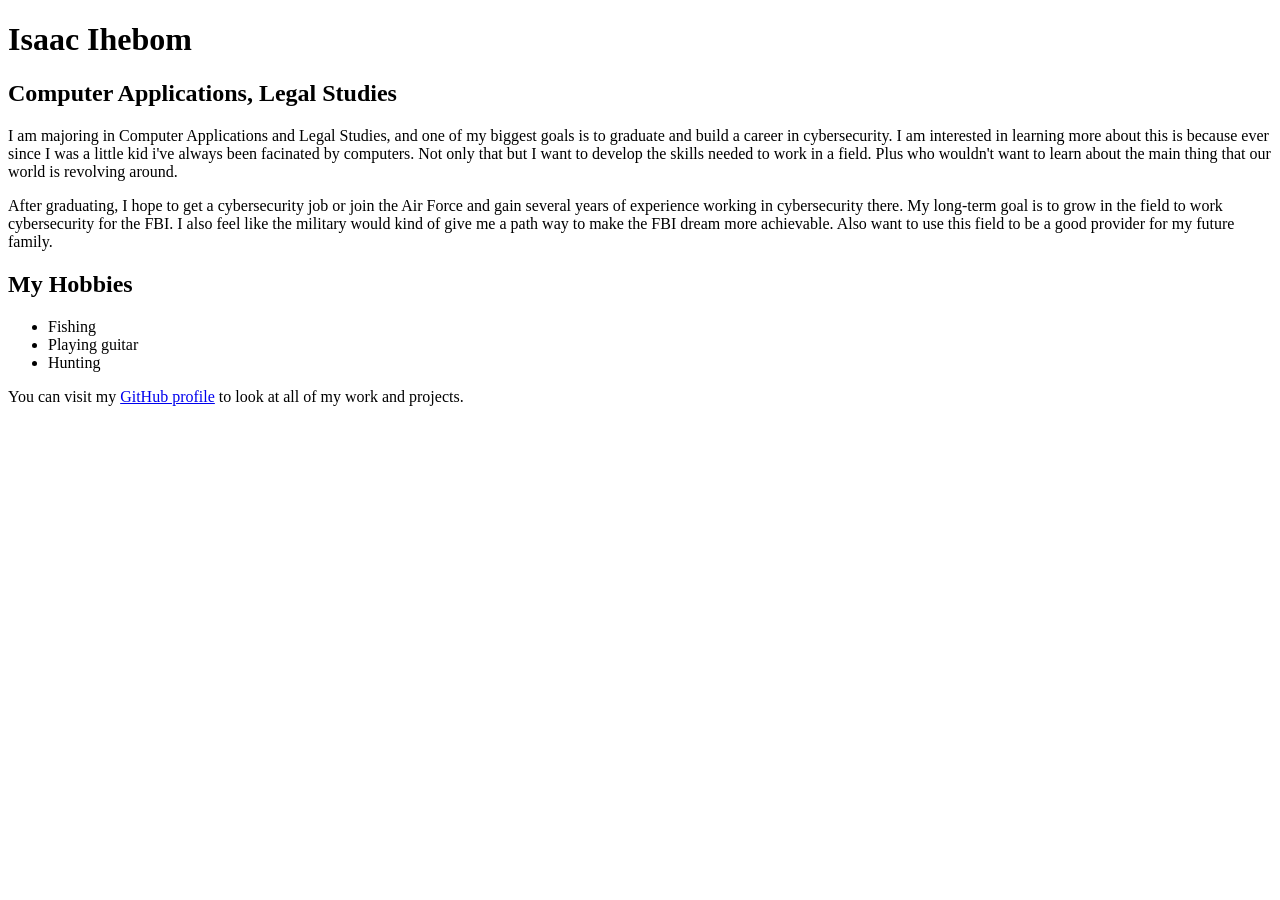
==== index.html @ dac9f70f "Added Inex and scope md file" ====
<!DOCTYPE html>
<html lang="en">
<head>
    <meta charset="UTF-8">
    <meta name="viewport" content="width=device-width, initial-scale=1.0">
    <title>Isaac Ihebom | Personal Profile</title>
</head>
<body>
    <h1>Isaac Ihebom</h1>

    <h2>Computer Applications, Legal Studies</h2>

    <p>
        I am majoring in Computer Applications and Legal Studies, and one of my biggest goals is to graduate and build a career in cybersecurity. 
        I am interested in learning more about this is because ever since I was a little kid i've always been facinated by computers. Not only that but I want to develop the skills needed to work in a field.
        Plus who wouldn't want to learn about the main thing that our world is revolving around.
    </p>

    <p>
        After graduating, I hope to get a cybersecurity job or join the Air Force and gain several years of experience working in cybersecurity there. 
        My long-term goal is to grow in the field to work cybersecurity for the FBI. I also feel like the military would kind of give me a path way to make the FBI dream more achievable.
        Also want to use this field to be a good provider for my future family.

    <h2>My Hobbies</h2>
    <ul>
        <li>Fishing</li>
        <li>Playing guitar</li>
        <li>Hunting</li>
    </ul>

    <p>
        You can visit my
        <a href="https://github.com/WrldofIsaac" target="_blank" rel="noopener noreferrer">GitHub profile</a>
        to look at all of my work and projects. 
    </p>
</body>
</html>
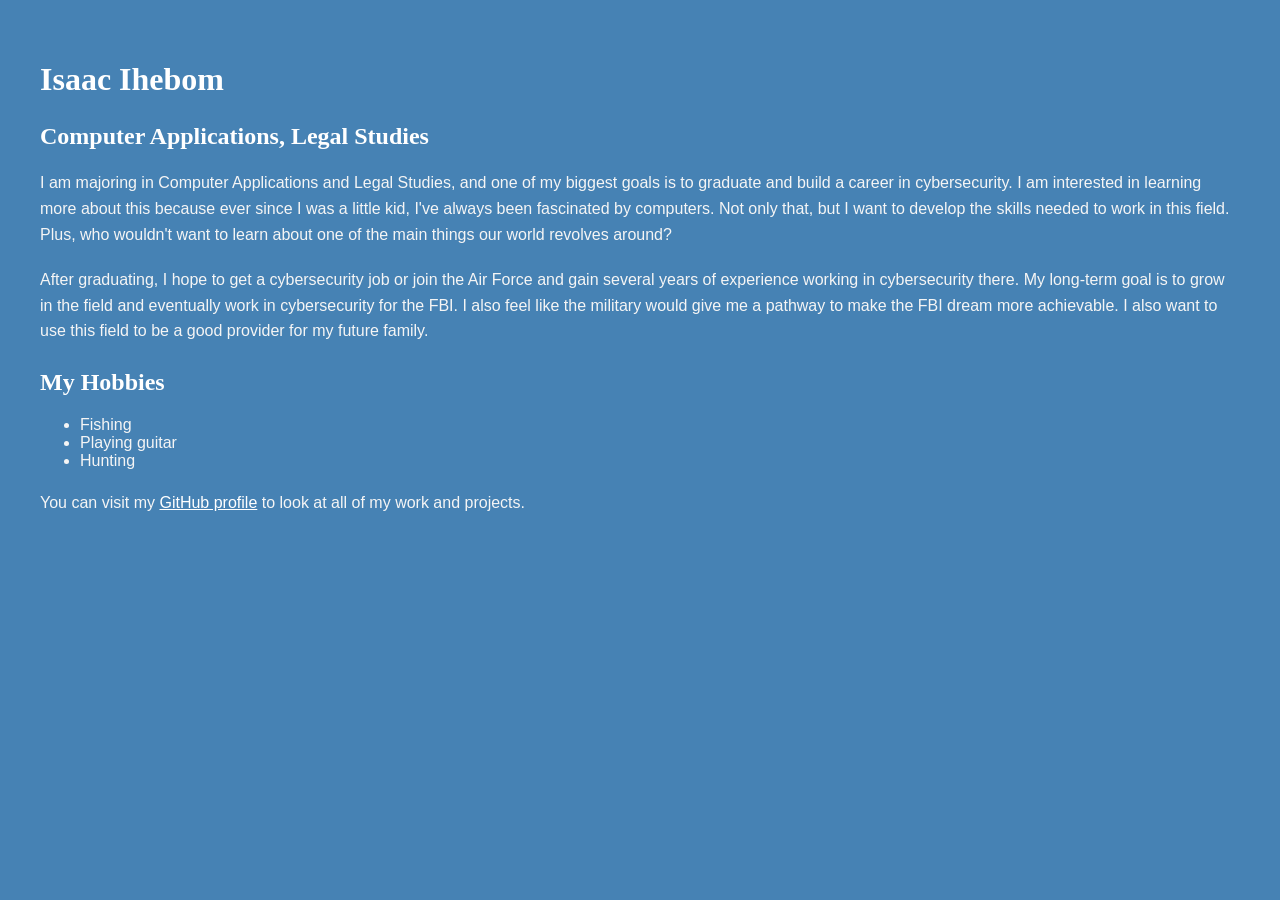
==== commit 2c0bf88a: "Added new style.css / index added new css file while tagging it in the index html, changed backgroun" ====
--- a/index.html
+++ b/index.html
@@ -4,6 +4,7 @@
     <meta charset="UTF-8">
     <meta name="viewport" content="width=device-width, initial-scale=1.0">
     <title>Isaac Ihebom | Personal Profile</title>
+    <link rel="stylesheet" href="style.css">
 </head>
 <body>
     <h1>Isaac Ihebom</h1>
@@ -11,15 +12,16 @@
     <h2>Computer Applications, Legal Studies</h2>
 
     <p>
-        I am majoring in Computer Applications and Legal Studies, and one of my biggest goals is to graduate and build a career in cybersecurity. 
-        I am interested in learning more about this is because ever since I was a little kid i've always been facinated by computers. Not only that but I want to develop the skills needed to work in a field.
-        Plus who wouldn't want to learn about the main thing that our world is revolving around.
+        I am majoring in Computer Applications and Legal Studies, and one of my biggest goals is to graduate and build a career in cybersecurity.
+        I am interested in learning more about this because ever since I was a little kid, I've always been fascinated by computers. Not only that, but I want to develop the skills needed to work in this field.
+        Plus, who wouldn't want to learn about one of the main things our world revolves around?
     </p>
 
     <p>
-        After graduating, I hope to get a cybersecurity job or join the Air Force and gain several years of experience working in cybersecurity there. 
-        My long-term goal is to grow in the field to work cybersecurity for the FBI. I also feel like the military would kind of give me a path way to make the FBI dream more achievable.
-        Also want to use this field to be a good provider for my future family.
+        After graduating, I hope to get a cybersecurity job or join the Air Force and gain several years of experience working in cybersecurity there.
+        My long-term goal is to grow in the field and eventually work in cybersecurity for the FBI. I also feel like the military would give me a pathway to make the FBI dream more achievable.
+        I also want to use this field to be a good provider for my future family.
+    </p>
 
     <h2>My Hobbies</h2>
     <ul>
@@ -31,7 +33,7 @@
     <p>
         You can visit my
         <a href="https://github.com/WrldofIsaac" target="_blank" rel="noopener noreferrer">GitHub profile</a>
-        to look at all of my work and projects. 
+        to look at all of my work and projects.
     </p>
 </body>
 </html>
--- a/style.css
+++ b/style.css
@@ -0,0 +1,34 @@
+body {
+    background-color: #4682B4;
+    margin: 0;
+    padding: 40px;
+}
+
+h1 {
+    color: white;
+    font-family: Georgia, "Times New Roman", serif;
+    margin-bottom: 20px;
+}
+
+p {
+    color: #F5F5F5;
+    font-family: Arial, Helvetica, sans-serif;
+    margin-bottom: 20px;
+    line-height: 1.6;
+}
+
+h2 {
+    color: white;
+    font-family: Georgia, "Times New Roman", serif;
+    margin-top: 25px;
+}
+
+ul {
+    color: #F5F5F5;
+    font-family: Arial, Helvetica, sans-serif;
+    margin-bottom: 20px;
+}
+
+a {
+    color: white;
+}
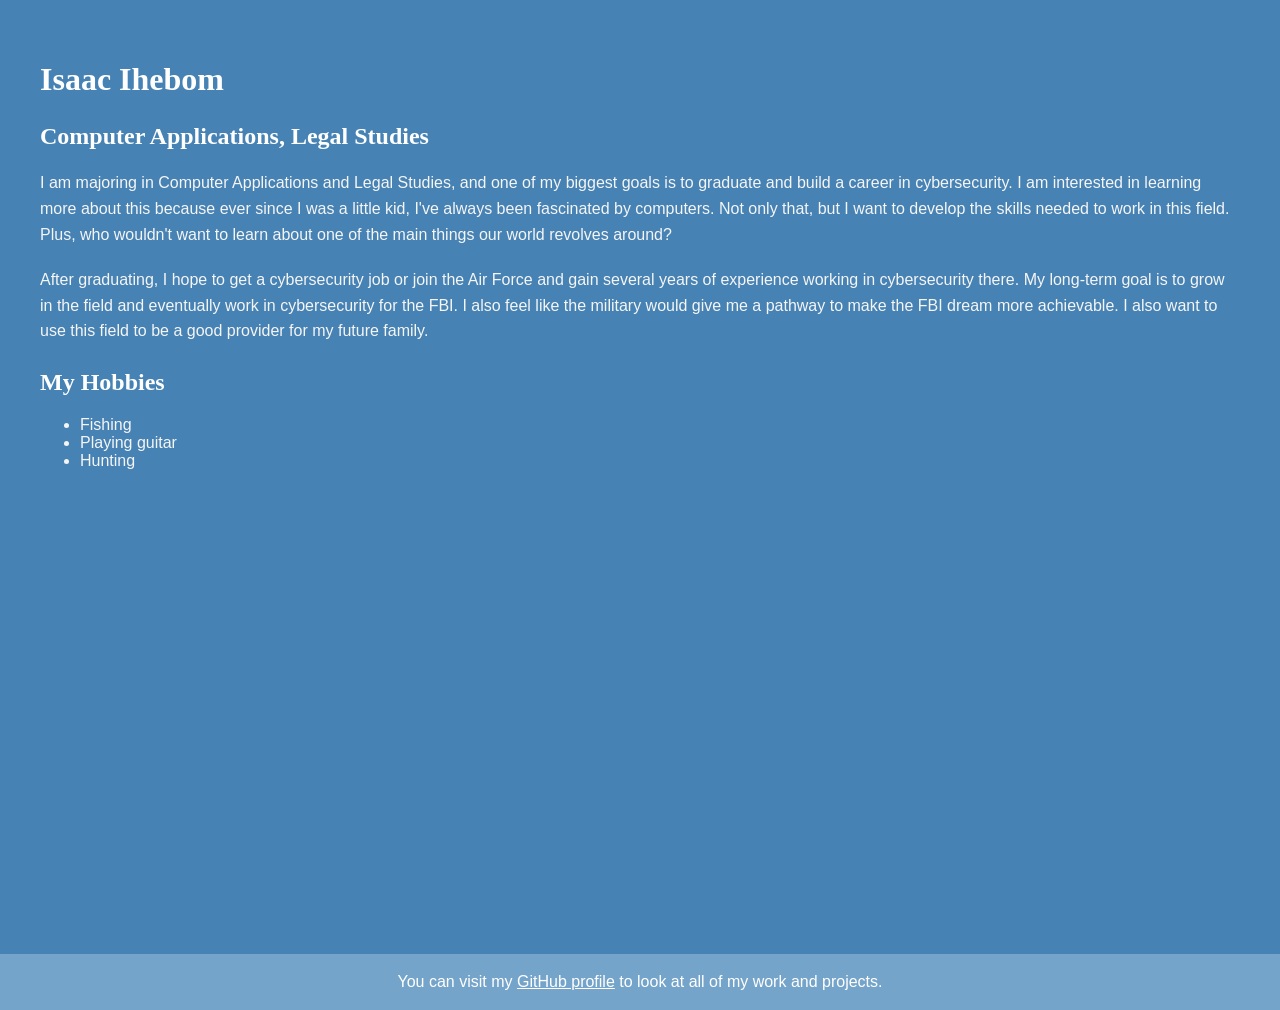
==== commit 417fd656: "Index/style css change Added more coloring and a footer to my index" ====
--- a/index.html
+++ b/index.html
@@ -6,7 +6,9 @@
     <title>Isaac Ihebom | Personal Profile</title>
     <link rel="stylesheet" href="style.css">
 </head>
+
 <body>
+
     <h1>Isaac Ihebom</h1>
 
     <h2>Computer Applications, Legal Studies</h2>
@@ -24,16 +26,20 @@
     </p>
 
     <h2>My Hobbies</h2>
+
     <ul>
         <li>Fishing</li>
         <li>Playing guitar</li>
         <li>Hunting</li>
     </ul>
 
-    <p>
-        You can visit my
-        <a href="https://github.com/WrldofIsaac" target="_blank" rel="noopener noreferrer">GitHub profile</a>
-        to look at all of my work and projects.
-    </p>
+    <footer>
+        <p>
+            You can visit my
+            <a href="https://github.com/WrldofIsaac" target="_blank" rel="noopener noreferrer">GitHub profile</a>
+            to look at all of my work and projects.
+        </p>
+    </footer>
+
 </body>
-</html>
+</html>
--- a/style.css
+++ b/style.css
@@ -2,6 +2,9 @@
     background-color: #4682B4;
     margin: 0;
     padding: 40px;
+    min-height: 100vh;
+    position: relative;
+    padding-bottom: 70px;
 }
 
 h1 {
@@ -10,17 +13,17 @@
     margin-bottom: 20px;
 }
 
+h2 {
+    color: white;
+    font-family: Georgia, "Times New Roman", serif;
+    margin-top: 25px;
+}
+
 p {
     color: #F5F5F5;
     font-family: Arial, Helvetica, sans-serif;
     margin-bottom: 20px;
     line-height: 1.6;
-}
-
-h2 {
-    color: white;
-    font-family: Georgia, "Times New Roman", serif;
-    margin-top: 25px;
 }
 
 ul {
@@ -32,3 +35,22 @@
 a {
     color: white;
 }
+
+footer {
+    background-color: #74a4c9;
+    position: absolute;
+    bottom: 0;
+    left: 0;
+    width: 100%;
+    text-align: center;
+    padding: 15px 0;
+}
+
+footer p {
+    margin: 0;
+    color: white;
+}
+
+footer a {
+    color: white;
+}
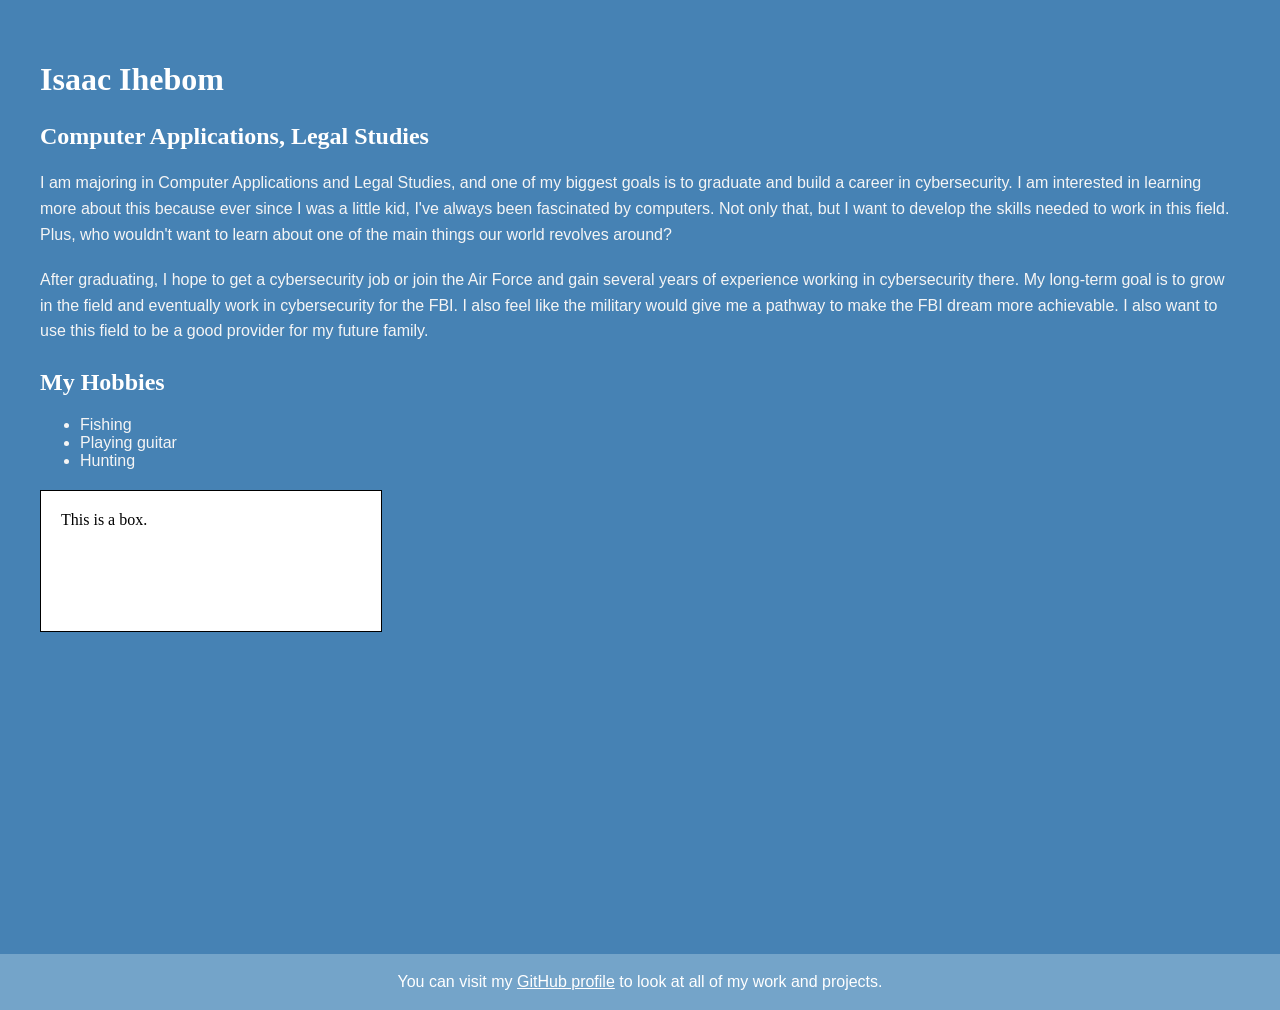
==== commit 4b8745f2: "index/style Added new box" ====
--- a/index.html
+++ b/index.html
@@ -33,6 +33,10 @@
         <li>Hunting</li>
     </ul>
 
+    <div class="box">
+    This is a box.
+</div>
+
     <footer>
         <p>
             You can visit my
--- a/style.css
+++ b/style.css
@@ -53,4 +53,13 @@
 
 footer a {
     color: white;
+}
+
+.box {
+    width: 300px;
+    height: 100px;
+    background-color: white;
+    border: 1px solid black;
+    padding: 20px;
+    margin: 20px 0;
 }
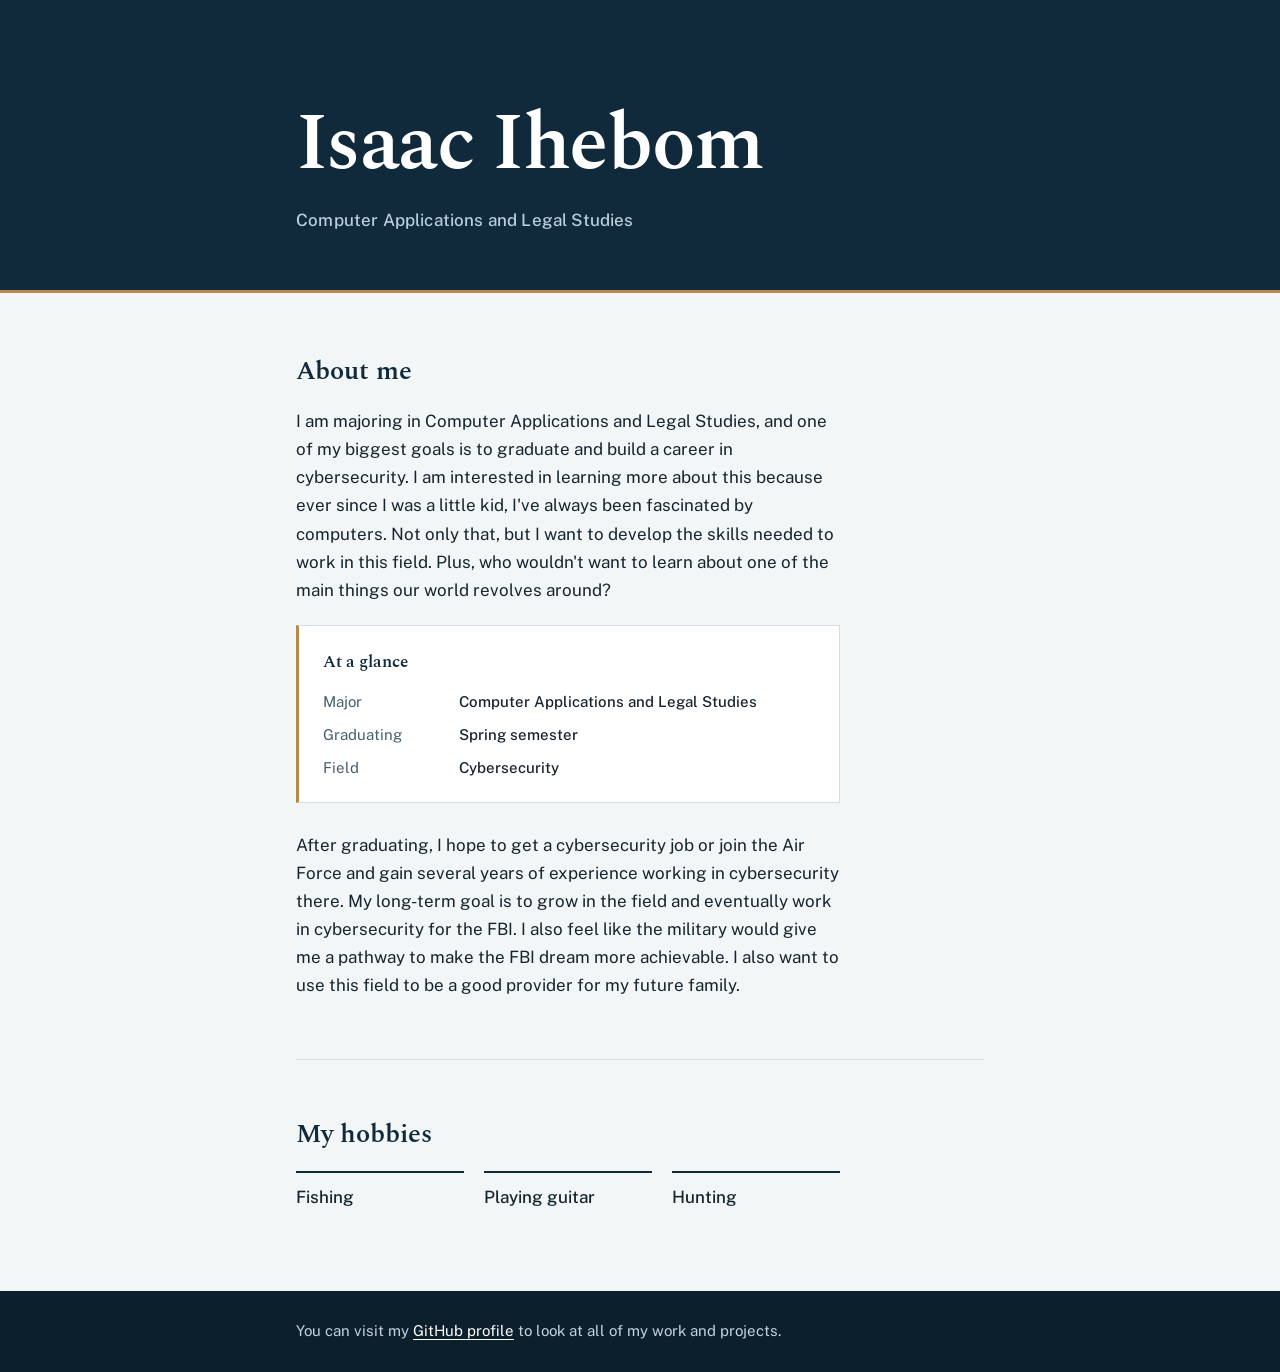
==== commit e4f4758a: "Revamp to Index and Style Revamped the website to look more cleaner." ====
--- a/index.html
+++ b/index.html
@@ -4,46 +4,72 @@
     <meta charset="UTF-8">
     <meta name="viewport" content="width=device-width, initial-scale=1.0">
     <title>Isaac Ihebom | Personal Profile</title>
+    <link rel="preconnect" href="https://fonts.googleapis.com">
+    <link rel="preconnect" href="https://fonts.gstatic.com" crossorigin>
+    <link href="https://fonts.googleapis.com/css2?family=Public+Sans:wght@400;500;600&family=Spectral:wght@400;600&display=swap" rel="stylesheet">
     <link rel="stylesheet" href="style.css">
 </head>
 
 <body>
 
-    <h1>Isaac Ihebom</h1>
+    <header class="masthead">
+        <div class="wrap">
+            <h1>Isaac Ihebom</h1>
+            <p class="major">Computer Applications and Legal Studies</p>
+        </div>
+    </header>
 
-    <h2>Computer Applications, Legal Studies</h2>
+    <main class="wrap">
 
-    <p>
-        I am majoring in Computer Applications and Legal Studies, and one of my biggest goals is to graduate and build a career in cybersecurity.
-        I am interested in learning more about this because ever since I was a little kid, I've always been fascinated by computers. Not only that, but I want to develop the skills needed to work in this field.
-        Plus, who wouldn't want to learn about one of the main things our world revolves around?
-    </p>
+        <section>
+            <h2>About me</h2>
 
-    <p>
-        After graduating, I hope to get a cybersecurity job or join the Air Force and gain several years of experience working in cybersecurity there.
-        My long-term goal is to grow in the field and eventually work in cybersecurity for the FBI. I also feel like the military would give me a pathway to make the FBI dream more achievable.
-        I also want to use this field to be a good provider for my future family.
-    </p>
+            <p>
+                I am majoring in Computer Applications and Legal Studies, and one of my biggest goals is to graduate and build a career in cybersecurity.
+                I am interested in learning more about this because ever since I was a little kid, I've always been fascinated by computers. Not only that, but I want to develop the skills needed to work in this field.
+                Plus, who wouldn't want to learn about one of the main things our world revolves around?
+            </p>
 
-    <h2>My Hobbies</h2>
+            <div class="box">
+                <h3>At a glance</h3>
+                <dl>
+                    <dt>Major</dt>
+                    <dd>Computer Applications and Legal Studies</dd>
+                    <dt>Graduating</dt>
+                    <dd>Spring semester</dd>
+                    <dt>Field</dt>
+                    <dd>Cybersecurity</dd>
+                </dl>
+            </div>
 
-    <ul>
-        <li>Fishing</li>
-        <li>Playing guitar</li>
-        <li>Hunting</li>
-    </ul>
+            <p>
+                After graduating, I hope to get a cybersecurity job or join the Air Force and gain several years of experience working in cybersecurity there.
+                My long-term goal is to grow in the field and eventually work in cybersecurity for the FBI. I also feel like the military would give me a pathway to make the FBI dream more achievable.
+                I also want to use this field to be a good provider for my future family.
+            </p>
+        </section>
 
-    <div class="box">
-    This is a box.
-</div>
+        <section>
+            <h2>My hobbies</h2>
+
+            <ul class="hobbies">
+                <li>Fishing</li>
+                <li>Playing guitar</li>
+                <li>Hunting</li>
+            </ul>
+        </section>
+
+    </main>
 
     <footer>
-        <p>
-            You can visit my
-            <a href="https://github.com/WrldofIsaac" target="_blank" rel="noopener noreferrer">GitHub profile</a>
-            to look at all of my work and projects.
-        </p>
+        <div class="wrap">
+            <p>
+                You can visit my
+                <a href="https://github.com/WrldofIsaac" target="_blank" rel="noopener noreferrer">GitHub profile</a>
+                to look at all of my work and projects.
+            </p>
+        </div>
     </footer>
 
 </body>
-</html>+</html>
--- a/style.css
+++ b/style.css
@@ -1,65 +1,226 @@
+/* ---------- Tokens ---------- */
+
+:root {
+    --navy: #102a3c;
+    --navy-deep: #0b1f2d;
+    --ink: #16242e;
+    --ink-soft: #46606f;
+    --paper: #f3f6f7;
+    --steel: #2c6e9b;
+    --brass: #b88a4a;
+    --rule: #d3dde2;
+
+    --measure: 34rem; /* roughly 68 characters */
+}
+
+/* ---------- Base ---------- */
+
+*,
+*::before,
+*::after {
+    box-sizing: border-box;
+}
+
+html {
+    -webkit-text-size-adjust: 100%;
+}
+
 body {
-    background-color: #4682B4;
-    margin: 0;
-    padding: 40px;
+    margin: 0;
+    background-color: var(--paper);
+    color: var(--ink);
+    font-family: "Public Sans", "Helvetica Neue", Arial, sans-serif;
+    font-size: 1.0625rem;
+    line-height: 1.65;
+
+    /* footer sits at the bottom even on short pages, without absolute positioning */
     min-height: 100vh;
-    position: relative;
-    padding-bottom: 70px;
-}
-
-h1 {
-    color: white;
-    font-family: Georgia, "Times New Roman", serif;
-    margin-bottom: 20px;
+    display: flex;
+    flex-direction: column;
+}
+
+.wrap {
+    width: 100%;
+    max-width: 46rem;
+    margin: 0 auto;
+    padding-left: 1.5rem;
+    padding-right: 1.5rem;
+}
+
+/* ---------- Masthead ---------- */
+
+.masthead {
+    background-color: var(--navy);
+    color: #ffffff;
+    padding: clamp(3rem, 12vw, 6.5rem) 0 clamp(2.25rem, 7vw, 3.5rem);
+    border-bottom: 3px solid var(--brass);
+}
+
+.masthead h1 {
+    font-family: Spectral, Georgia, "Times New Roman", serif;
+    font-weight: 600;
+    font-size: clamp(2.75rem, 11vw, 5rem);
+    line-height: 1.02;
+    letter-spacing: -0.02em;
+    margin: 0;
+}
+
+.masthead .major {
+    font-size: 1.0625rem;
+    font-weight: 500;
+    letter-spacing: 0.01em;
+    color: #b9cdda;
+    margin: 1.25rem 0 0;
+    max-width: var(--measure);
+}
+
+/* ---------- Main content ---------- */
+
+main {
+    flex: 1;
+    padding-top: clamp(2.5rem, 7vw, 4rem);
+    padding-bottom: clamp(3rem, 8vw, 5rem);
+}
+
+section + section {
+    margin-top: clamp(2.5rem, 6vw, 3.75rem);
+    padding-top: clamp(2.5rem, 6vw, 3.75rem);
+    border-top: 1px solid var(--rule);
 }
 
 h2 {
-    color: white;
-    font-family: Georgia, "Times New Roman", serif;
-    margin-top: 25px;
+    font-family: Spectral, Georgia, "Times New Roman", serif;
+    font-weight: 600;
+    font-size: 1.6rem;
+    line-height: 1.2;
+    color: var(--navy);
+    margin: 0 0 1.25rem;
 }
 
 p {
-    color: #F5F5F5;
-    font-family: Arial, Helvetica, sans-serif;
-    margin-bottom: 20px;
-    line-height: 1.6;
-}
-
-ul {
-    color: #F5F5F5;
-    font-family: Arial, Helvetica, sans-serif;
-    margin-bottom: 20px;
+    max-width: var(--measure);
+    margin: 0 0 1.35rem;
+}
+
+p:last-child {
+    margin-bottom: 0;
 }
 
 a {
-    color: white;
-}
+    color: var(--steel);
+    text-decoration-thickness: 1px;
+    text-underline-offset: 3px;
+}
+
+a:hover {
+    color: var(--navy);
+}
+
+:focus-visible {
+    outline: 2px solid var(--brass);
+    outline-offset: 3px;
+}
+
+/* ---------- At a glance ---------- */
+
+.box {
+    background-color: #ffffff;
+    border: 1px solid var(--rule);
+    border-left: 3px solid var(--brass);
+    padding: 1.35rem 1.5rem;
+    margin: 0 0 1.75rem;
+    max-width: var(--measure);
+}
+
+.box h3 {
+    font-family: Spectral, Georgia, "Times New Roman", serif;
+    font-weight: 600;
+    font-size: 1.0625rem;
+    color: var(--navy);
+    margin: 0 0 0.9rem;
+}
+
+.box dl {
+    margin: 0;
+    display: grid;
+    grid-template-columns: 7.5rem 1fr;
+    gap: 0.5rem 1rem;
+}
+
+.box dt {
+    color: var(--ink-soft);
+    font-size: 0.9375rem;
+}
+
+.box dd {
+    margin: 0;
+    font-weight: 500;
+    font-size: 0.9375rem;
+}
+
+/* ---------- Hobbies ---------- */
+
+.hobbies {
+    list-style: none;
+    margin: 0;
+    padding: 0;
+    display: grid;
+    grid-template-columns: repeat(3, minmax(0, 1fr));
+    gap: 1.25rem;
+    max-width: var(--measure);
+}
+
+.hobbies li {
+    border-top: 2px solid var(--navy);
+    padding-top: 0.6rem;
+    font-weight: 500;
+}
+
+/* ---------- Footer ---------- */
 
 footer {
-    background-color: #74a4c9;
-    position: absolute;
-    bottom: 0;
-    left: 0;
-    width: 100%;
-    text-align: center;
-    padding: 15px 0;
+    background-color: var(--navy-deep);
+    color: #c2d4de;
+    padding: 1.75rem 0;
 }
 
 footer p {
     margin: 0;
-    color: white;
+    max-width: none;
+    font-size: 0.9375rem;
 }
 
 footer a {
-    color: white;
-}
-
-.box {
-    width: 300px;
-    height: 100px;
-    background-color: white;
-    border: 1px solid black;
-    padding: 20px;
-    margin: 20px 0;
-}+    color: #ffffff;
+}
+
+footer a:hover {
+    color: var(--brass);
+}
+
+/* ---------- Small screens ---------- */
+
+@media (max-width: 34rem) {
+    .hobbies {
+        grid-template-columns: 1fr;
+        gap: 0;
+    }
+
+    .hobbies li {
+        border-top: 1px solid var(--rule);
+        padding: 0.7rem 0;
+    }
+
+    .hobbies li:first-child {
+        border-top: 2px solid var(--navy);
+    }
+
+    .box dl {
+        grid-template-columns: 1fr;
+        gap: 0.15rem;
+    }
+
+    .box dd + dt {
+        margin-top: 0.75rem;
+    }
+}
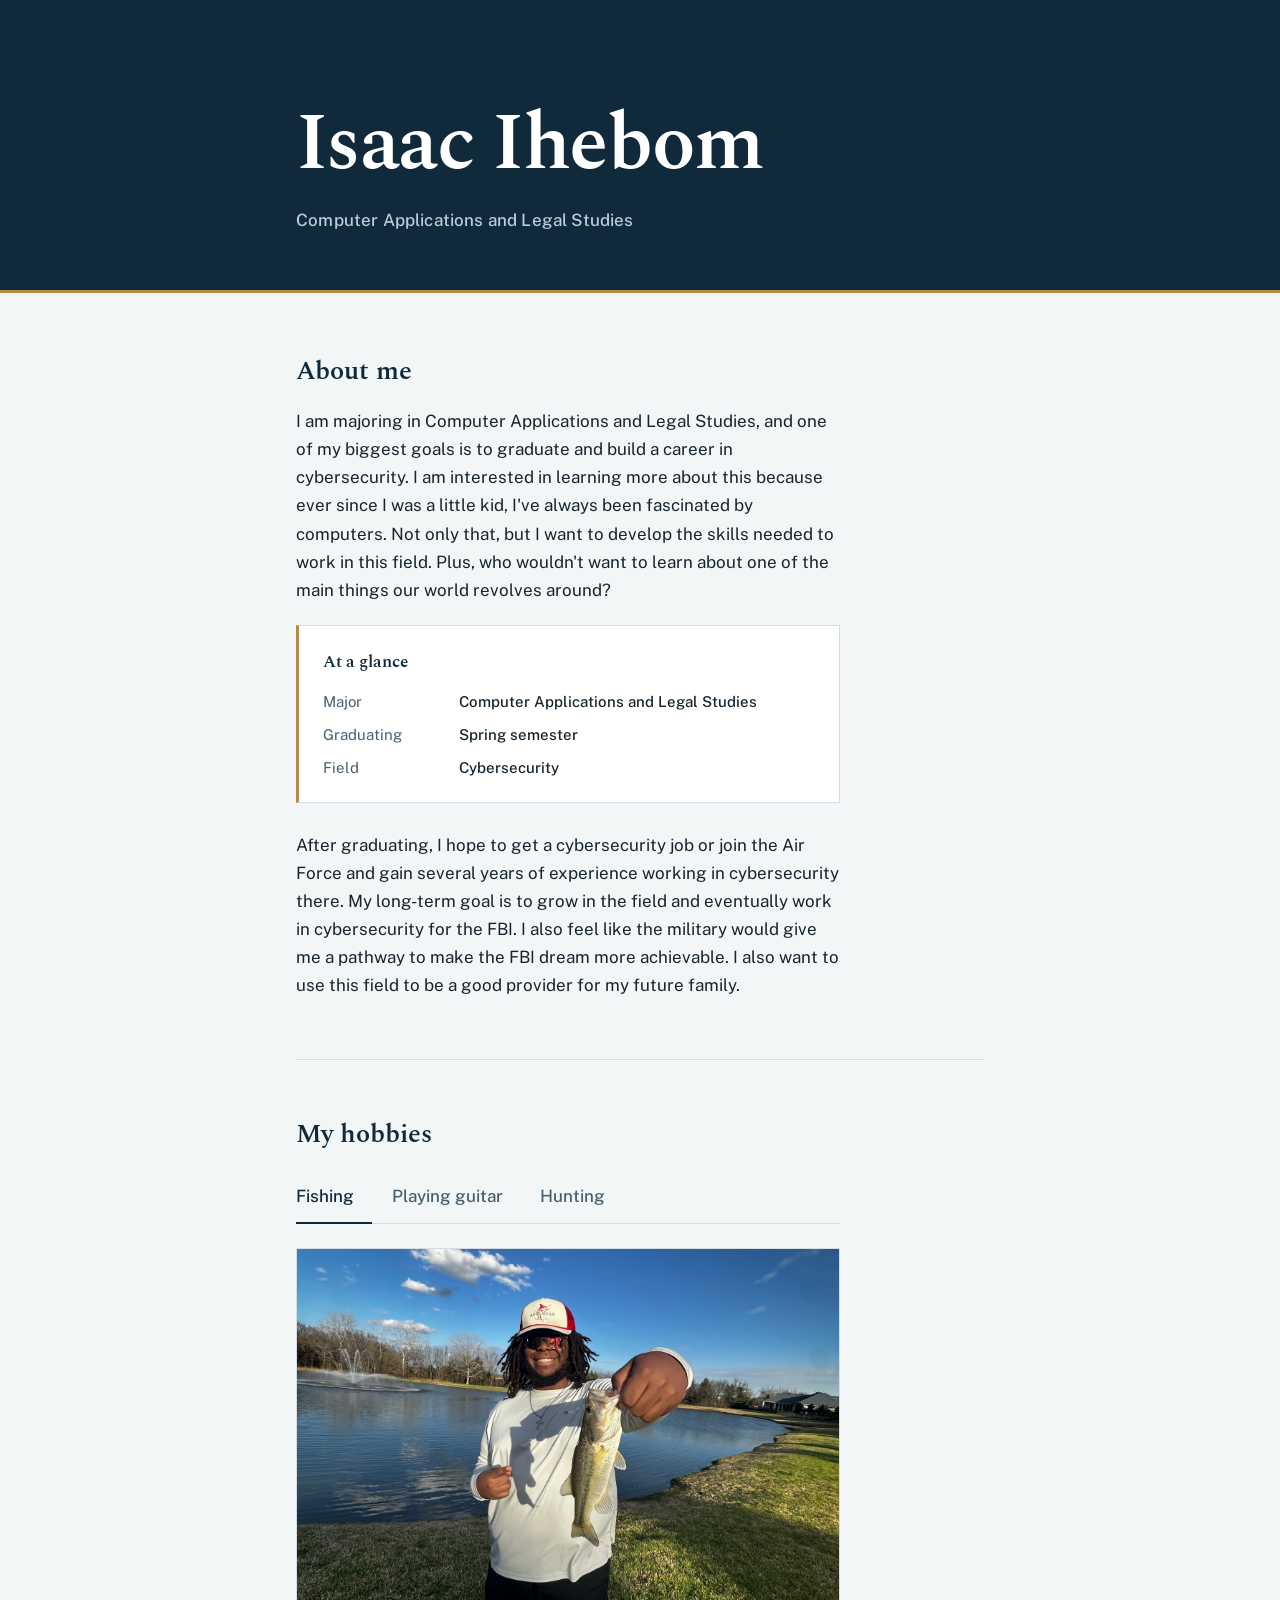
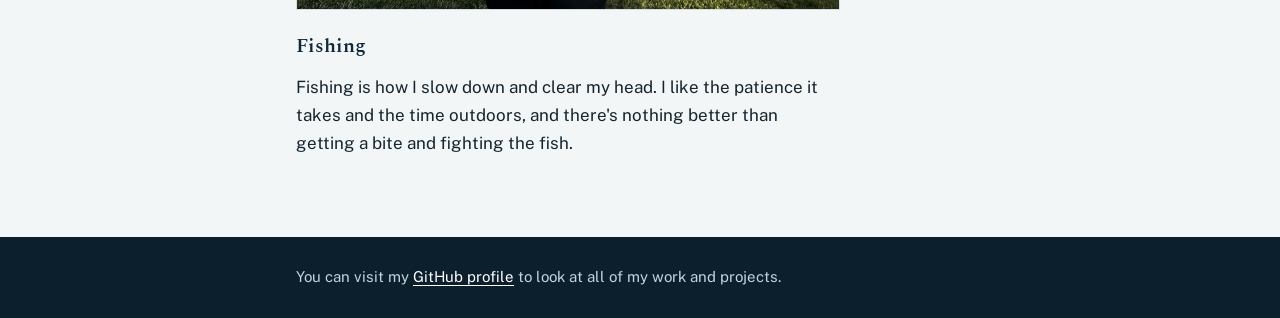
==== commit 451b3644: "Final Project Added images, refined website and also added a documents folder to keep myself organiz" ====
--- a/index.html
+++ b/index.html
@@ -52,11 +52,45 @@
         <section>
             <h2>My hobbies</h2>
 
-            <ul class="hobbies">
-                <li>Fishing</li>
-                <li>Playing guitar</li>
-                <li>Hunting</li>
-            </ul>
+            <div class="tabs">
+                <div class="tab-list" role="tablist" aria-label="Hobbies">
+                    <button class="tab" role="tab" id="tab-fishing" aria-controls="panel-fishing" aria-selected="true">Fishing</button>
+                    <button class="tab" role="tab" id="tab-guitar" aria-controls="panel-guitar" aria-selected="false" tabindex="-1">Playing guitar</button>
+                    <button class="tab" role="tab" id="tab-hunting" aria-controls="panel-hunting" aria-selected="false" tabindex="-1">Hunting</button>
+                </div>
+
+                <!-- To add your photos: put image files in the images/ folder and match the file names below. -->
+
+                <div class="tab-panel" role="tabpanel" id="panel-fishing" aria-labelledby="tab-fishing">
+                    <figure class="photo" data-placeholder="Add your photo: images/fishing.jpg">
+                        <img src="images/fishing.jpg" alt="Me fishing" onerror="this.remove()">
+                    </figure>
+                    <h3>Fishing</h3>
+                    <p>
+                        Fishing is how I slow down and clear my head. I like the patience it takes and the time outdoors, and there's nothing better than getting a bite and fighting the fish.
+                    </p>
+                </div>
+
+                <div class="tab-panel" role="tabpanel" id="panel-guitar" aria-labelledby="tab-guitar">
+                    <figure class="photo" data-placeholder="Add your photo: images/guitar.jpg">
+                        <img src="images/guitar.jpg" alt="Me playing guitar" onerror="this.remove()">
+                    </figure>
+                    <h3>Playing guitar</h3>
+                    <p>
+                        Playing guitar lets me be creative and take a break from screens. I enjoy learning new songs and slowly getting better, and it's something I can pick up any time to unwind, but it is something that has made me a better person and strengthening my walk with the lord.
+                    </p>
+                </div>
+
+                <div class="tab-panel" role="tabpanel" id="panel-hunting" aria-labelledby="tab-hunting">
+                    <figure class="photo" data-placeholder="Add your photo: images/hunting.jpg">
+                        <img src="images/hunting.jpg" alt="Me hunting" onerror="this.remove()">
+                    </figure>
+                    <h3>Hunting</h3>
+                    <p>
+                        Hunting gets me outside and teaches me discipline and patience. Most of it is preparing and waiting, and it's a good excuse to spend time outside and have fun with the people that goes with me.
+                    </p>
+                </div>
+            </div>
         </section>
 
     </main>
@@ -71,5 +105,40 @@
         </div>
     </footer>
 
+    <script>
+        // Tabs for the hobbies section. Without JavaScript, all three panels simply show one after another.
+        (function () {
+            var tabs = Array.prototype.slice.call(document.querySelectorAll('.tab'));
+            var panels = Array.prototype.slice.call(document.querySelectorAll('.tab-panel'));
+            if (!tabs.length) return;
+
+            document.documentElement.classList.add('js');
+
+            function select(index, focus) {
+                tabs.forEach(function (tab, i) {
+                    var active = i === index;
+                    tab.setAttribute('aria-selected', active ? 'true' : 'false');
+                    tab.tabIndex = active ? 0 : -1;
+                    panels[i].hidden = !active;
+                });
+                if (focus) tabs[index].focus();
+            }
+
+            tabs.forEach(function (tab, i) {
+                tab.addEventListener('click', function () { select(i, false); });
+                tab.addEventListener('keydown', function (e) {
+                    var next = null;
+                    if (e.key === 'ArrowRight') next = (i + 1) % tabs.length;
+                    if (e.key === 'ArrowLeft') next = (i - 1 + tabs.length) % tabs.length;
+                    if (e.key === 'Home') next = 0;
+                    if (e.key === 'End') next = tabs.length - 1;
+                    if (next !== null) { e.preventDefault(); select(next, true); }
+                });
+            });
+
+            select(0, false);
+        })();
+    </script>
+
 </body>
 </html>
--- a/style.css
+++ b/style.css
@@ -158,22 +158,96 @@
     font-size: 0.9375rem;
 }
 
-/* ---------- Hobbies ---------- */
-
-.hobbies {
-    list-style: none;
-    margin: 0;
-    padding: 0;
-    display: grid;
-    grid-template-columns: repeat(3, minmax(0, 1fr));
-    gap: 1.25rem;
-    max-width: var(--measure);
-}
-
-.hobbies li {
-    border-top: 2px solid var(--navy);
-    padding-top: 0.6rem;
+/* ---------- Hobbies (tabs) ---------- */
+
+.tabs {
+    max-width: var(--measure);
+}
+
+.tab-list {
+    display: flex;
+    border-bottom: 1px solid var(--rule);
+}
+
+.tab-list .tab {
+    font: inherit;
     font-weight: 500;
+    color: var(--ink-soft);
+    background: none;
+    border: 0;
+    border-bottom: 2px solid transparent;
+    margin-bottom: -1px;
+    padding: 0.7rem 1.1rem 0.7rem 0;
+    margin-right: 1.25rem;
+    cursor: pointer;
+}
+
+.tab-list .tab:hover {
+    color: var(--navy);
+}
+
+.tab-list .tab[aria-selected="true"] {
+    color: var(--navy);
+    border-bottom-color: var(--navy);
+}
+
+.tab-panel {
+    padding-top: 1.5rem;
+}
+
+/* With JavaScript off, show all panels stacked and hide the tab buttons */
+html:not(.js) .tab-list {
+    display: none;
+}
+
+html:not(.js) .tab-panel + .tab-panel {
+    margin-top: 2.25rem;
+}
+
+.tab-panel[hidden] {
+    display: none;
+}
+
+.tab-panel h3 {
+    font-family: Spectral, Georgia, "Times New Roman", serif;
+    font-weight: 600;
+    font-size: 1.25rem;
+    color: var(--navy);
+    margin: 1.25rem 0 0.6rem;
+}
+
+.tab-panel p {
+    margin: 0;
+}
+
+/* Photo frame: shows a placeholder until the image file exists */
+.photo {
+    position: relative;
+    margin: 0;
+    aspect-ratio: 3 / 2;
+    background-color: #e4ebee;
+    border: 1px solid var(--rule);
+    overflow: hidden;
+    display: flex;
+    align-items: center;
+    justify-content: center;
+    text-align: center;
+    padding: 1rem;
+}
+
+.photo::before {
+    content: attr(data-placeholder);
+    color: var(--ink-soft);
+    font-size: 0.9375rem;
+}
+
+.photo img {
+    position: absolute;
+    inset: 0;
+    width: 100%;
+    height: 100%;
+    object-fit: cover;
+    display: block;
 }
 
 /* ---------- Footer ---------- */
@@ -201,18 +275,9 @@
 /* ---------- Small screens ---------- */
 
 @media (max-width: 34rem) {
-    .hobbies {
-        grid-template-columns: 1fr;
-        gap: 0;
-    }
-
-    .hobbies li {
-        border-top: 1px solid var(--rule);
-        padding: 0.7rem 0;
-    }
-
-    .hobbies li:first-child {
-        border-top: 2px solid var(--navy);
+    .tab-list .tab {
+        margin-right: 0.75rem;
+        padding-right: 0.6rem;
     }
 
     .box dl {
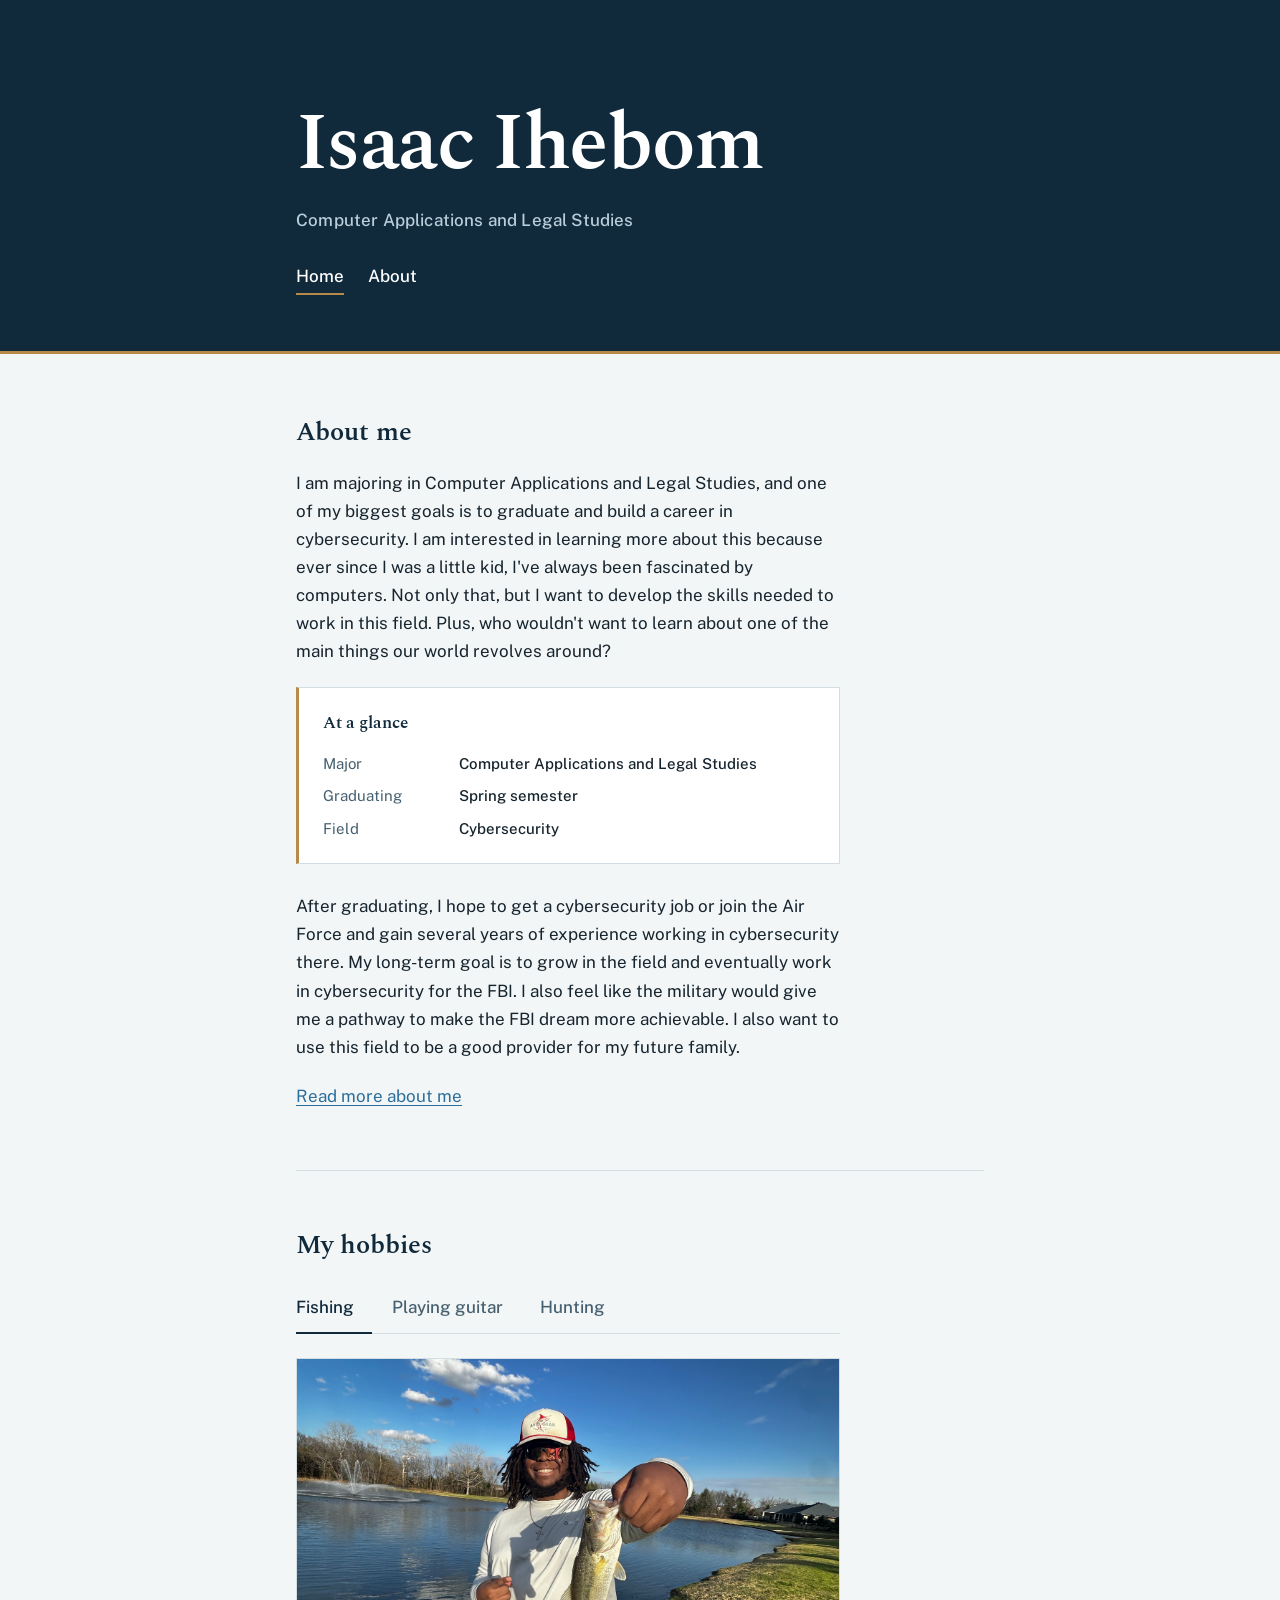
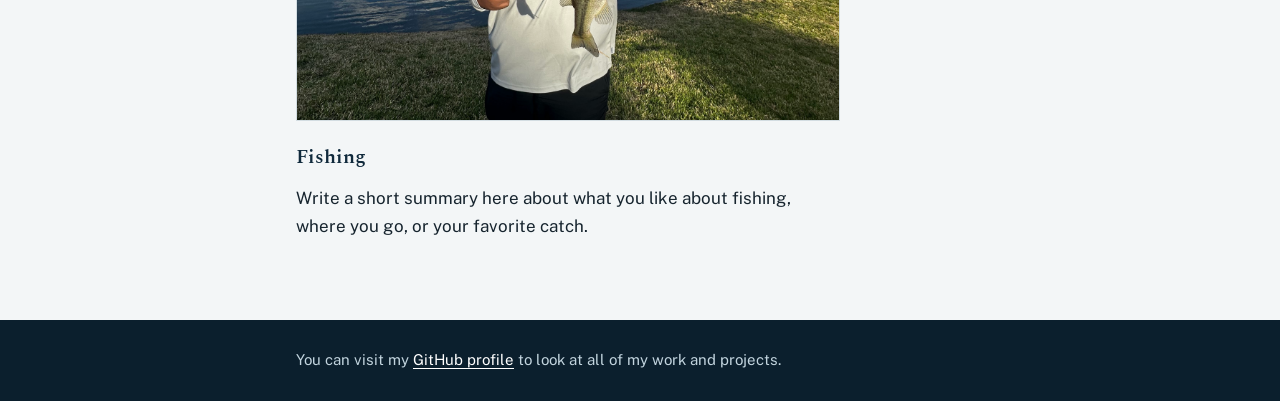
==== commit a512c760: "Final Project Redone index html and style css but also added a about.html" ====
--- a/index.html
+++ b/index.html
@@ -16,6 +16,10 @@
         <div class="wrap">
             <h1>Isaac Ihebom</h1>
             <p class="major">Computer Applications and Legal Studies</p>
+            <nav class="site-nav" aria-label="Main">
+                <a href="index.html" aria-current="page">Home</a>
+                <a href="about.html">About</a>
+            </nav>
         </div>
     </header>
 
@@ -47,9 +51,13 @@
                 My long-term goal is to grow in the field and eventually work in cybersecurity for the FBI. I also feel like the military would give me a pathway to make the FBI dream more achievable.
                 I also want to use this field to be a good provider for my future family.
             </p>
+
+            <p>
+                <a href="about.html">Read more about me</a>
+            </p>
         </section>
 
-        <section>
+        <section id="hobbies">
             <h2>My hobbies</h2>
 
             <div class="tabs">
@@ -67,7 +75,7 @@
                     </figure>
                     <h3>Fishing</h3>
                     <p>
-                        Fishing is how I slow down and clear my head. I like the patience it takes and the time outdoors, and there's nothing better than getting a bite and fighting the fish.
+                        Write a short summary here about what you like about fishing, where you go, or your favorite catch.
                     </p>
                 </div>
 
@@ -77,7 +85,7 @@
                     </figure>
                     <h3>Playing guitar</h3>
                     <p>
-                        Playing guitar lets me be creative and take a break from screens. I enjoy learning new songs and slowly getting better, and it's something I can pick up any time to unwind, but it is something that has made me a better person and strengthening my walk with the lord.
+                        Write a short summary here about how long you've played, what kind of music you like, or what you're learning.
                     </p>
                 </div>
 
@@ -87,7 +95,7 @@
                     </figure>
                     <h3>Hunting</h3>
                     <p>
-                        Hunting gets me outside and teaches me discipline and patience. Most of it is preparing and waiting, and it's a good excuse to spend time outside and have fun with the people that goes with me.
+                        Write a short summary here about what you hunt, who you go with, or what you enjoy about it.
                     </p>
                 </div>
             </div>
--- a/style.css
+++ b/style.css
@@ -74,6 +74,31 @@
     max-width: var(--measure);
 }
 
+/* ---------- Site navigation ---------- */
+
+.site-nav {
+    display: flex;
+    gap: 1.5rem;
+    margin-top: 1.75rem;
+}
+
+.site-nav a {
+    color: #ffffff;
+    font-weight: 500;
+    text-decoration: none;
+    padding-bottom: 0.2rem;
+    border-bottom: 2px solid transparent;
+}
+
+.site-nav a:hover {
+    color: #ffffff;
+    border-bottom-color: var(--brass);
+}
+
+.site-nav a[aria-current="page"] {
+    border-bottom-color: var(--brass);
+}
+
 /* ---------- Main content ---------- */
 
 main {
@@ -156,6 +181,52 @@
     margin: 0;
     font-weight: 500;
     font-size: 0.9375rem;
+}
+
+/* ---------- Career path list ---------- */
+
+.path {
+    list-style: none;
+    margin: 0;
+    padding: 0;
+    max-width: var(--measure);
+    counter-reset: step;
+}
+
+.path li {
+    counter-increment: step;
+    position: relative;
+    padding: 0 0 1.5rem 2.5rem;
+    border-left: 2px solid var(--rule);
+    margin-left: 0.9rem;
+}
+
+.path li:last-child {
+    padding-bottom: 0;
+    border-left-color: transparent;
+}
+
+.path li::before {
+    content: counter(step);
+    position: absolute;
+    left: -0.95rem;
+    top: 0;
+    width: 1.75rem;
+    height: 1.75rem;
+    border-radius: 50%;
+    background-color: var(--navy);
+    color: #ffffff;
+    font-size: 0.875rem;
+    font-weight: 600;
+    display: flex;
+    align-items: center;
+    justify-content: center;
+}
+
+.path strong {
+    display: block;
+    color: var(--navy);
+    font-weight: 600;
 }
 
 /* ---------- Hobbies (tabs) ---------- */
